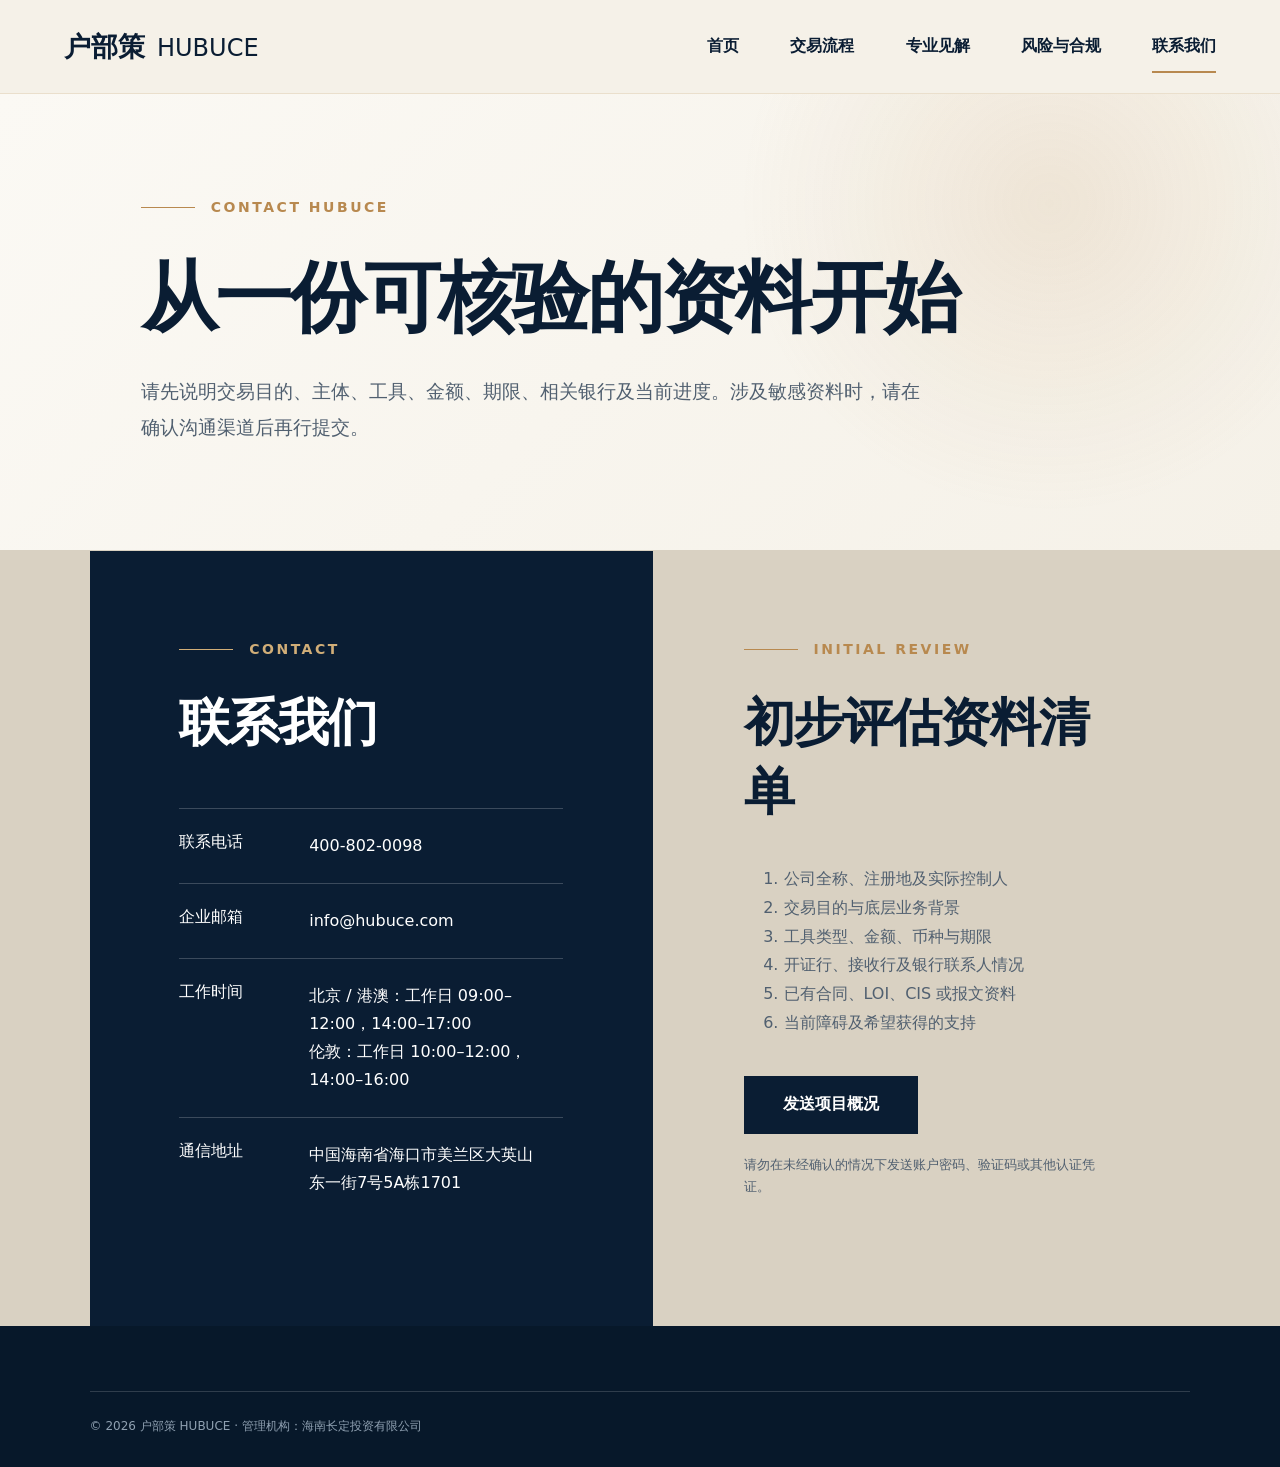
==== contact/index.html @ f7a27f10 "Add contact page" ====
<!doctype html><html lang="zh-CN"><head><meta charset="utf-8"><meta name="viewport" content="width=device-width,initial-scale=1"><title>联系我们｜户部策 HUBUCE</title><link rel="stylesheet" href="../assets/style.css"></head><body><header class="header"><a class="brand" href="../"><span>户部策</span><b>HUBUCE</b></a><nav class="nav"><a href="../">首页</a><a href="../process/">交易流程</a><a href="../insights/">专业见解</a><a href="../risk/">风险与合规</a><a class="active" href="./">联系我们</a></nav><details class="menu"><summary>菜单</summary><div><a href="../">首页</a><a href="../process/">交易流程</a><a href="../insights/">专业见解</a><a href="../risk/">风险与合规</a><a href="./">联系我们</a></div></details></header><main><section class="title"><p class="eyebrow">CONTACT HUBUCE</p><h1>从一份可核验的资料开始</h1><p>请先说明交易目的、主体、工具、金额、期限、相关银行及当前进度。涉及敏感资料时，请在确认沟通渠道后再行提交。</p></section><section class="section contact"><div class="dark"><p class="eyebrow">CONTACT</p><h2>联系我们</h2><dl><div><dt>联系电话</dt><dd><a href="tel:4008020098">400-802-0098</a></dd></div><div><dt>企业邮箱</dt><dd><a href="mailto:info@hubuce.com">info@hubuce.com</a></dd></div><div><dt>工作时间</dt><dd>北京 / 港澳：工作日 09:00–12:00，14:00–17:00<br>伦敦：工作日 10:00–12:00，14:00–16:00</dd></div><div><dt>通信地址</dt><dd>中国海南省海口市美兰区大英山<br>东一街7号5A栋1701</dd></div></dl></div><div><p class="eyebrow">INITIAL REVIEW</p><h2>初步评估资料清单</h2><ol><li>公司全称、注册地及实际控制人</li><li>交易目的与底层业务背景</li><li>工具类型、金额、币种与期限</li><li>开证行、接收行及银行联系人情况</li><li>已有合同、LOI、CIS 或报文资料</li><li>当前障碍及希望获得的支持</li></ol><a class="button primary" href="mailto:info@hubuce.com?subject=HUBUCE项目初步评估">发送项目概况</a><p class="small">请勿在未经确认的情况下发送账户密码、验证码或其他认证凭证。</p></div></section></main><footer class="footer"><div class="legal">© 2026 户部策 HUBUCE · 管理机构：海南长定投资有限公司</div></footer></body></html>
---- assets/style.css ----
:root{--ivory:#f5f1e8;--paper:#fbf9f4;--navy:#0a1d33;--blue:#142d49;--copper:#b8894f;--soft:#516070;--line:#d9d1c2;--white:#fff}*{box-sizing:border-box}html{scroll-behavior:smooth}body{margin:0;background:var(--ivory);color:var(--navy);font-family:"Noto Sans SC","Microsoft YaHei",system-ui,sans-serif}a{color:inherit;text-decoration:none}p{margin:0}h1,h2,h3{margin:0;letter-spacing:-.035em}.header{height:94px;display:flex;align-items:center;justify-content:space-between;padding:0 clamp(24px,5vw,76px);border-bottom:1px solid rgba(184,137,79,.18);position:relative;z-index:20}.brand{display:flex;align-items:baseline;gap:12px}.brand span{font-size:27px;font-weight:800}.brand b{font-size:24px;font-weight:500}.nav{display:flex;gap:clamp(24px,4vw,60px);height:100%;align-items:center}.nav a{height:100%;display:grid;place-items:center;font-weight:700;position:relative}.nav a:after{content:"";position:absolute;bottom:20px;height:2px;left:50%;right:50%;background:var(--copper);transition:.2s}.nav a:hover:after,.nav a.active:after{left:0;right:0}.menu{display:none}.hero{min-height:calc(100vh - 94px);display:grid;grid-template-columns:47% 53%;align-items:center;overflow:hidden;padding-left:clamp(32px,5.2vw,80px)}.hero-copy{max-width:650px;padding:75px 0 55px;z-index:2}.eyebrow{color:var(--copper);font-size:14px;letter-spacing:.18em;font-weight:800;display:flex;align-items:center;gap:16px}.eyebrow:before{content:"";width:54px;height:1px;background:currentColor}.hero h1{font-size:clamp(52px,5.3vw,78px);line-height:1.17;margin-top:42px}.hero .intro{font-size:clamp(18px,1.45vw,22px);line-height:1.85;color:var(--soft);margin-top:28px}.actions{display:flex;gap:22px;margin-top:34px}.button{min-height:58px;display:inline-flex;align-items:center;justify-content:center;padding:0 38px;border:1px solid var(--navy);font-weight:750}.button.primary{background:var(--navy);color:white}.button:hover{transform:translateY(-2px)}.trust{display:flex;border-top:1px solid var(--line);margin-top:55px;padding-top:27px;font-size:14px;font-weight:700}.trust span{padding:0 24px;border-right:1px solid var(--line)}.trust span:first-child{padding-left:0}.trust span:last-child{border:0}.hero-art{height:100%;min-height:700px;position:relative}.hero-art img{position:absolute;height:100%;max-width:none;left:-61%;top:0;object-fit:cover}.section{padding:clamp(78px,9vw,135px) clamp(26px,7vw,108px)}.statement{background:var(--paper);display:grid;grid-template-columns:1fr 2.3fr;gap:50px;border-top:1px solid var(--line)}.statement h2,.title h1{font-size:clamp(42px,4.6vw,68px);line-height:1.28}.statement div p{max-width:760px;color:var(--soft);font-size:18px;line-height:1.9;margin-top:34px}.cards{display:grid;grid-template-columns:repeat(3,1fr);gap:1px;background:var(--line);padding-top:0;padding-bottom:0}.cards article{background:var(--ivory);padding:65px 42px 80px}.cards span,.number{color:var(--copper);font-family:Georgia,serif}.cards h3{font-size:27px;margin-top:56px}.cards p,.article p{color:var(--soft);line-height:1.8;margin-top:20px}.dark{background:var(--navy);color:white}.dark .eyebrow{color:#d1ae78}.process-teaser{display:grid;grid-template-columns:1.2fr 1fr;gap:80px}.process-teaser h2{font-size:clamp(40px,4vw,60px);line-height:1.3;margin-top:36px}.process-teaser ol{list-style:none;margin:0;padding:0}.process-teaser li{display:flex;gap:25px;padding:22px 0;border-top:1px solid rgba(255,255,255,.2)}.process-teaser li span{color:var(--copper)}.process-teaser li p{color:#aebac7;margin-top:7px}.cta{text-align:center;background:var(--paper)}.cta .eyebrow{justify-content:center}.cta h2{font-size:clamp(40px,4vw,60px);line-height:1.3;margin:32px 0 42px}.title{min-height:450px;padding:105px clamp(28px,11vw,170px);display:flex;flex-direction:column;justify-content:center;background:radial-gradient(circle at 82% 24%,rgba(184,137,79,.14),transparent 28%),linear-gradient(135deg,var(--paper),var(--ivory));border-bottom:1px solid var(--line)}.title h1{font-size:clamp(54px,6vw,88px);margin-top:34px}.title>p:last-child{max-width:780px;color:var(--soft);font-size:19px;line-height:1.9;margin-top:26px}.notice{padding:22px clamp(28px,11vw,170px);background:var(--navy);color:#d5dfe9;font-size:14px}.timeline{max-width:1160px;margin:auto}.timeline article{display:grid;grid-template-columns:120px 1fr;padding:42px 0;border-top:1px solid var(--line)}.timeline h2{font-size:29px}.timeline p{max-width:780px;color:var(--soft);line-height:1.85;margin-top:16px}.message-grid,.policy-grid{display:grid;grid-template-columns:repeat(2,1fr);gap:1px;background:var(--line)}.message-grid article,.policy-grid article{background:var(--paper);padding:48px}.message-grid h3,.policy-grid h2{font-size:25px;margin-top:28px}.message-grid p,.policy-grid p{color:var(--soft);line-height:1.8;margin-top:18px}.topics{max-width:1180px;margin:auto}.group{display:grid;grid-template-columns:.7fr 2fr;gap:65px;padding:60px 0;border-top:1px solid var(--line)}.group h2{font-size:27px}.group details{border-bottom:1px solid var(--line)}.group summary{cursor:pointer;list-style:none;padding:24px 0;font-size:18px;font-weight:750;display:flex;justify-content:space-between}.group summary::-webkit-details-marker{display:none}.group summary span{color:var(--copper)}.group details p{color:var(--soft);line-height:1.8;padding:0 45px 24px 0}.risk-list{display:grid;grid-template-columns:1fr 1.2fr;gap:80px}.risk-list h2{font-size:clamp(38px,4vw,58px);margin-top:32px}.risk-list ul{list-style:none;margin:0;padding:0}.risk-list li{padding:21px 0 21px 40px;border-top:1px solid var(--line);position:relative}.risk-list li:before{content:"!";position:absolute;left:0;width:22px;height:22px;background:var(--copper);color:white;border-radius:50%;display:grid;place-items:center}.contact{display:grid;grid-template-columns:1.05fr 1fr;gap:1px;background:var(--line);padding-top:0;padding-bottom:0}.contact>div{padding:clamp(55px,7vw,95px)}.contact h2{font-size:clamp(38px,4vw,56px);margin-top:32px}.contact dl{margin-top:50px}.contact dl div{padding:23px 0;border-top:1px solid rgba(255,255,255,.2);display:grid;grid-template-columns:130px 1fr}.contact dd{margin:0;line-height:1.75}.contact ol{color:var(--soft);line-height:1.8;margin:38px 0}.small{font-size:13px;color:var(--soft);line-height:1.7;margin-top:20px}.footer{background:#07182a;color:white;padding:65px clamp(26px,7vw,108px) 30px}.footer-main{display:flex;justify-content:space-between;gap:45px;padding-bottom:50px}.footer-main p{color:#9eadbc;margin-top:20px}.footer-links{display:grid;grid-template-columns:1fr 1fr;gap:18px 45px}.legal{border-top:1px solid rgba(255,255,255,.16);padding-top:24px;color:#8fa0b1;font-size:12px;line-height:1.8}.legal span{margin-right:28px}
@media(max-width:900px){.nav{display:none}.menu{display:block;position:relative}.menu summary{list-style:none;font-weight:700}.menu div{position:absolute;right:0;top:35px;background:var(--paper);border:1px solid var(--line);width:210px}.menu a{display:block;padding:15px;border-bottom:1px solid var(--line)}.hero{grid-template-columns:1fr;padding:0 28px}.hero-art{min-height:430px;margin:-80px -28px 0}.hero-art img{width:135%;height:auto;left:auto;right:-28%}.statement,.process-teaser,.risk-list,.contact{grid-template-columns:1fr}.cards{grid-template-columns:1fr}.group{grid-template-columns:1fr;gap:25px}.message-grid,.policy-grid{grid-template-columns:1fr}}
@media(max-width:600px){.header{height:76px;padding:0 20px}.brand span{font-size:21px}.brand b{font-size:18px}.hero h1{font-size:44px}.actions{flex-direction:column}.button{width:100%}.trust{flex-direction:column;gap:10px}.trust span{padding:0;border:0}.hero-art{min-height:300px}.hero-art img{width:155%;right:-55%}.section{padding-left:23px;padding-right:23px}.timeline article{grid-template-columns:55px 1fr}.title{padding:70px 23px;min-height:380px}.contact dl div{grid-template-columns:1fr;gap:8px}.footer-main{flex-direction:column}}
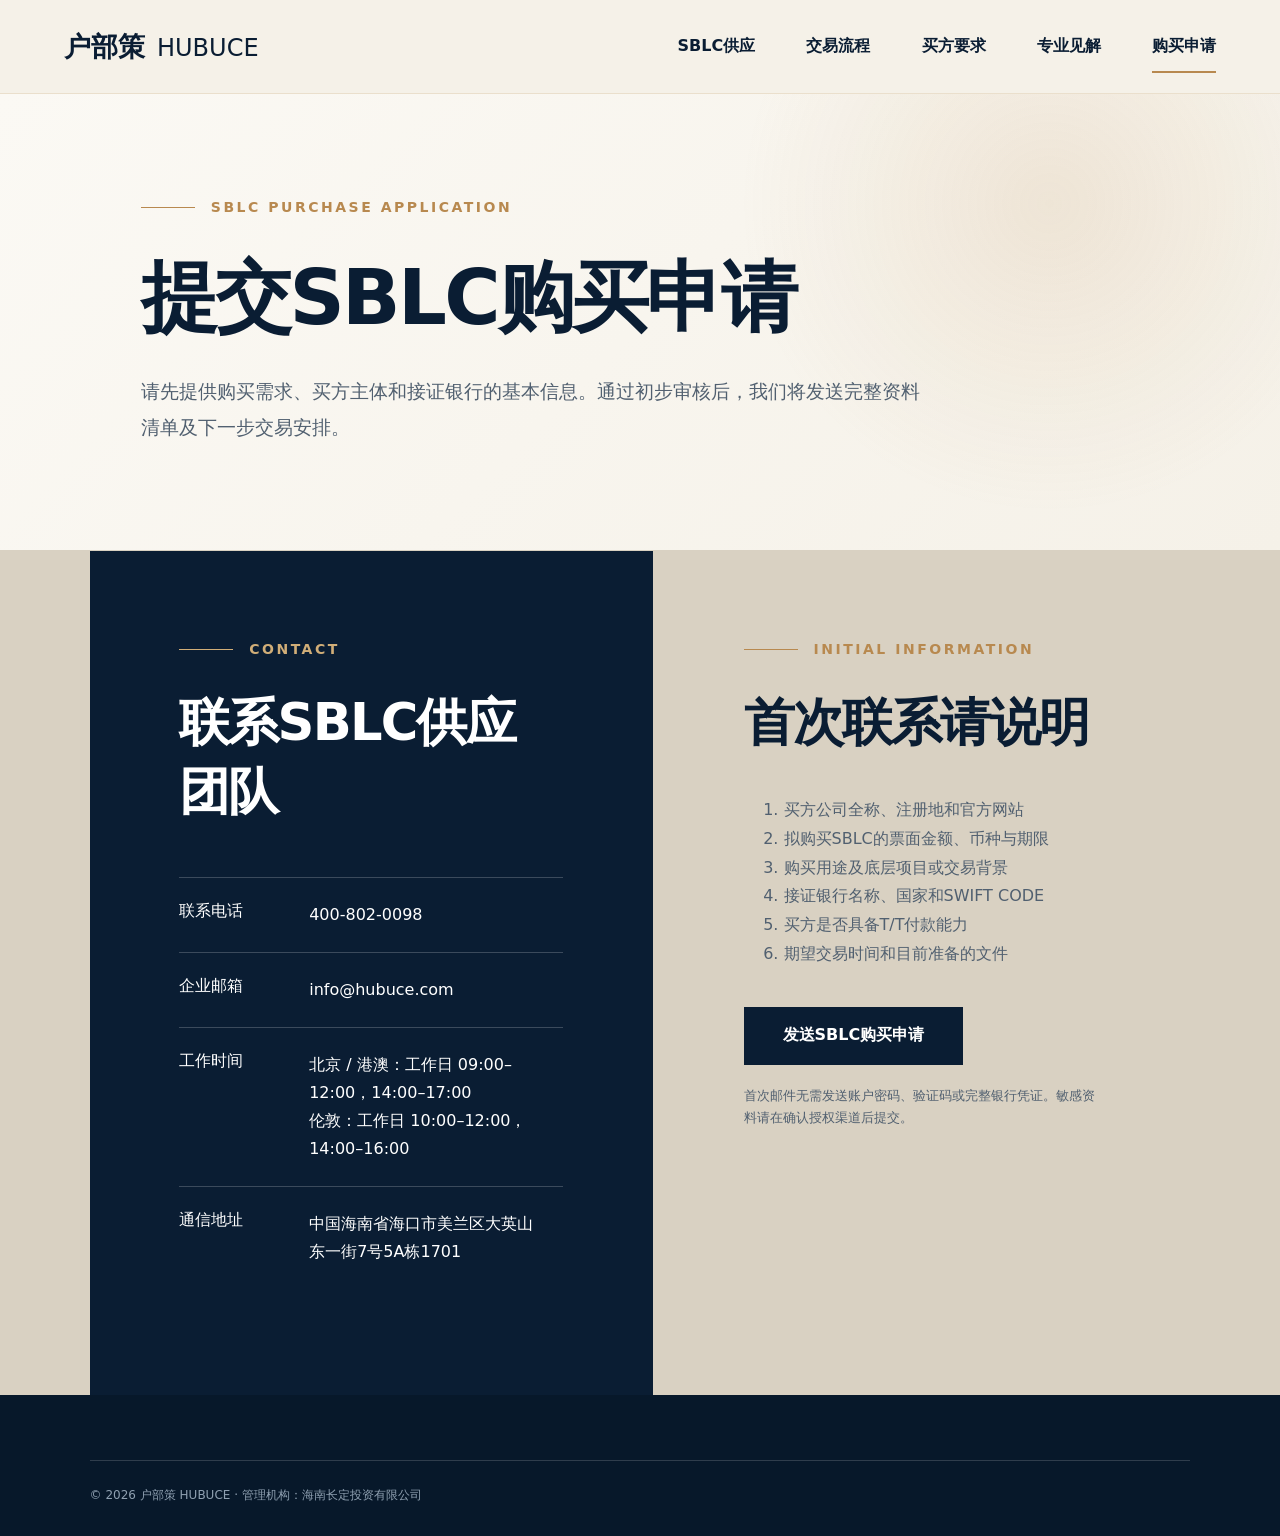
==== commit f4e75583: "Publish SBLC purchase application" ====
--- a/contact/index.html
+++ b/contact/index.html
@@ -1 +1,5 @@
-<!doctype html><html lang="zh-CN"><head><meta charset="utf-8"><meta name="viewport" content="width=device-width,initial-scale=1"><title>联系我们｜户部策 HUBUCE</title><link rel="stylesheet" href="../assets/style.css"></head><body><header class="header"><a class="brand" href="../"><span>户部策</span><b>HUBUCE</b></a><nav class="nav"><a href="../">首页</a><a href="../process/">交易流程</a><a href="../insights/">专业见解</a><a href="../risk/">风险与合规</a><a class="active" href="./">联系我们</a></nav><details class="menu"><summary>菜单</summary><div><a href="../">首页</a><a href="../process/">交易流程</a><a href="../insights/">专业见解</a><a href="../risk/">风险与合规</a><a href="./">联系我们</a></div></details></header><main><section class="title"><p class="eyebrow">CONTACT HUBUCE</p><h1>从一份可核验的资料开始</h1><p>请先说明交易目的、主体、工具、金额、期限、相关银行及当前进度。涉及敏感资料时，请在确认沟通渠道后再行提交。</p></section><section class="section contact"><div class="dark"><p class="eyebrow">CONTACT</p><h2>联系我们</h2><dl><div><dt>联系电话</dt><dd><a href="tel:4008020098">400-802-0098</a></dd></div><div><dt>企业邮箱</dt><dd><a href="mailto:info@hubuce.com">info@hubuce.com</a></dd></div><div><dt>工作时间</dt><dd>北京 / 港澳：工作日 09:00–12:00，14:00–17:00<br>伦敦：工作日 10:00–12:00，14:00–16:00</dd></div><div><dt>通信地址</dt><dd>中国海南省海口市美兰区大英山<br>东一街7号5A栋1701</dd></div></dl></div><div><p class="eyebrow">INITIAL REVIEW</p><h2>初步评估资料清单</h2><ol><li>公司全称、注册地及实际控制人</li><li>交易目的与底层业务背景</li><li>工具类型、金额、币种与期限</li><li>开证行、接收行及银行联系人情况</li><li>已有合同、LOI、CIS 或报文资料</li><li>当前障碍及希望获得的支持</li></ol><a class="button primary" href="mailto:info@hubuce.com?subject=HUBUCE项目初步评估">发送项目概况</a><p class="small">请勿在未经确认的情况下发送账户密码、验证码或其他认证凭证。</p></div></section></main><footer class="footer"><div class="legal">© 2026 户部策 HUBUCE · 管理机构：海南长定投资有限公司</div></footer></body></html>
+<!doctype html><html lang="zh-CN"><head><meta charset="utf-8"><meta name="viewport" content="width=device-width,initial-scale=1"><title>提交SBLC购买申请｜户部策 HUBUCE</title><link rel="stylesheet" href="../assets/style.css"></head><body><header class="header"><a class="brand" href="../"><span>户部策</span><b>HUBUCE</b></a><nav class="nav"><a href="../">SBLC供应</a><a href="../process/">交易流程</a><a href="../risk/">买方要求</a><a href="../insights/">专业见解</a><a class="active" href="./">购买申请</a></nav><details class="menu"><summary>菜单</summary><div><a href="../">SBLC供应</a><a href="../process/">交易流程</a><a href="../risk/">买方要求</a><a href="../insights/">专业见解</a><a href="./">购买申请</a></div></details></header><main>
+<section class="title"><p class="eyebrow">SBLC PURCHASE APPLICATION</p><h1>提交SBLC购买申请</h1><p>请先提供购买需求、买方主体和接证银行的基本信息。通过初步审核后，我们将发送完整资料清单及下一步交易安排。</p></section>
+<section class="section contact"><div class="dark"><p class="eyebrow">CONTACT</p><h2>联系SBLC供应团队</h2><dl><div><dt>联系电话</dt><dd><a href="tel:4008020098">400-802-0098</a></dd></div><div><dt>企业邮箱</dt><dd><a href="mailto:info@hubuce.com">info@hubuce.com</a></dd></div><div><dt>工作时间</dt><dd>北京 / 港澳：工作日 09:00–12:00，14:00–17:00<br>伦敦：工作日 10:00–12:00，14:00–16:00</dd></div><div><dt>通信地址</dt><dd>中国海南省海口市美兰区大英山<br>东一街7号5A栋1701</dd></div></dl></div>
+<div><p class="eyebrow">INITIAL INFORMATION</p><h2>首次联系请说明</h2><ol><li>买方公司全称、注册地和官方网站</li><li>拟购买SBLC的票面金额、币种与期限</li><li>购买用途及底层项目或交易背景</li><li>接证银行名称、国家和SWIFT CODE</li><li>买方是否具备T/T付款能力</li><li>期望交易时间和目前准备的文件</li></ol><a class="button primary" href="mailto:info@hubuce.com?subject=SBLC购买申请&body=买方公司：%0A注册国家：%0A拟购买金额：%0A币种：%0A期限：%0A接证银行：%0ASWIFT CODE：%0A购买用途：%0A">发送SBLC购买申请</a><p class="small">首次邮件无需发送账户密码、验证码或完整银行凭证。敏感资料请在确认授权渠道后提交。</p></div></section>
+</main><footer class="footer"><div class="legal">© 2026 户部策 HUBUCE · 管理机构：海南长定投资有限公司</div></footer></body></html>
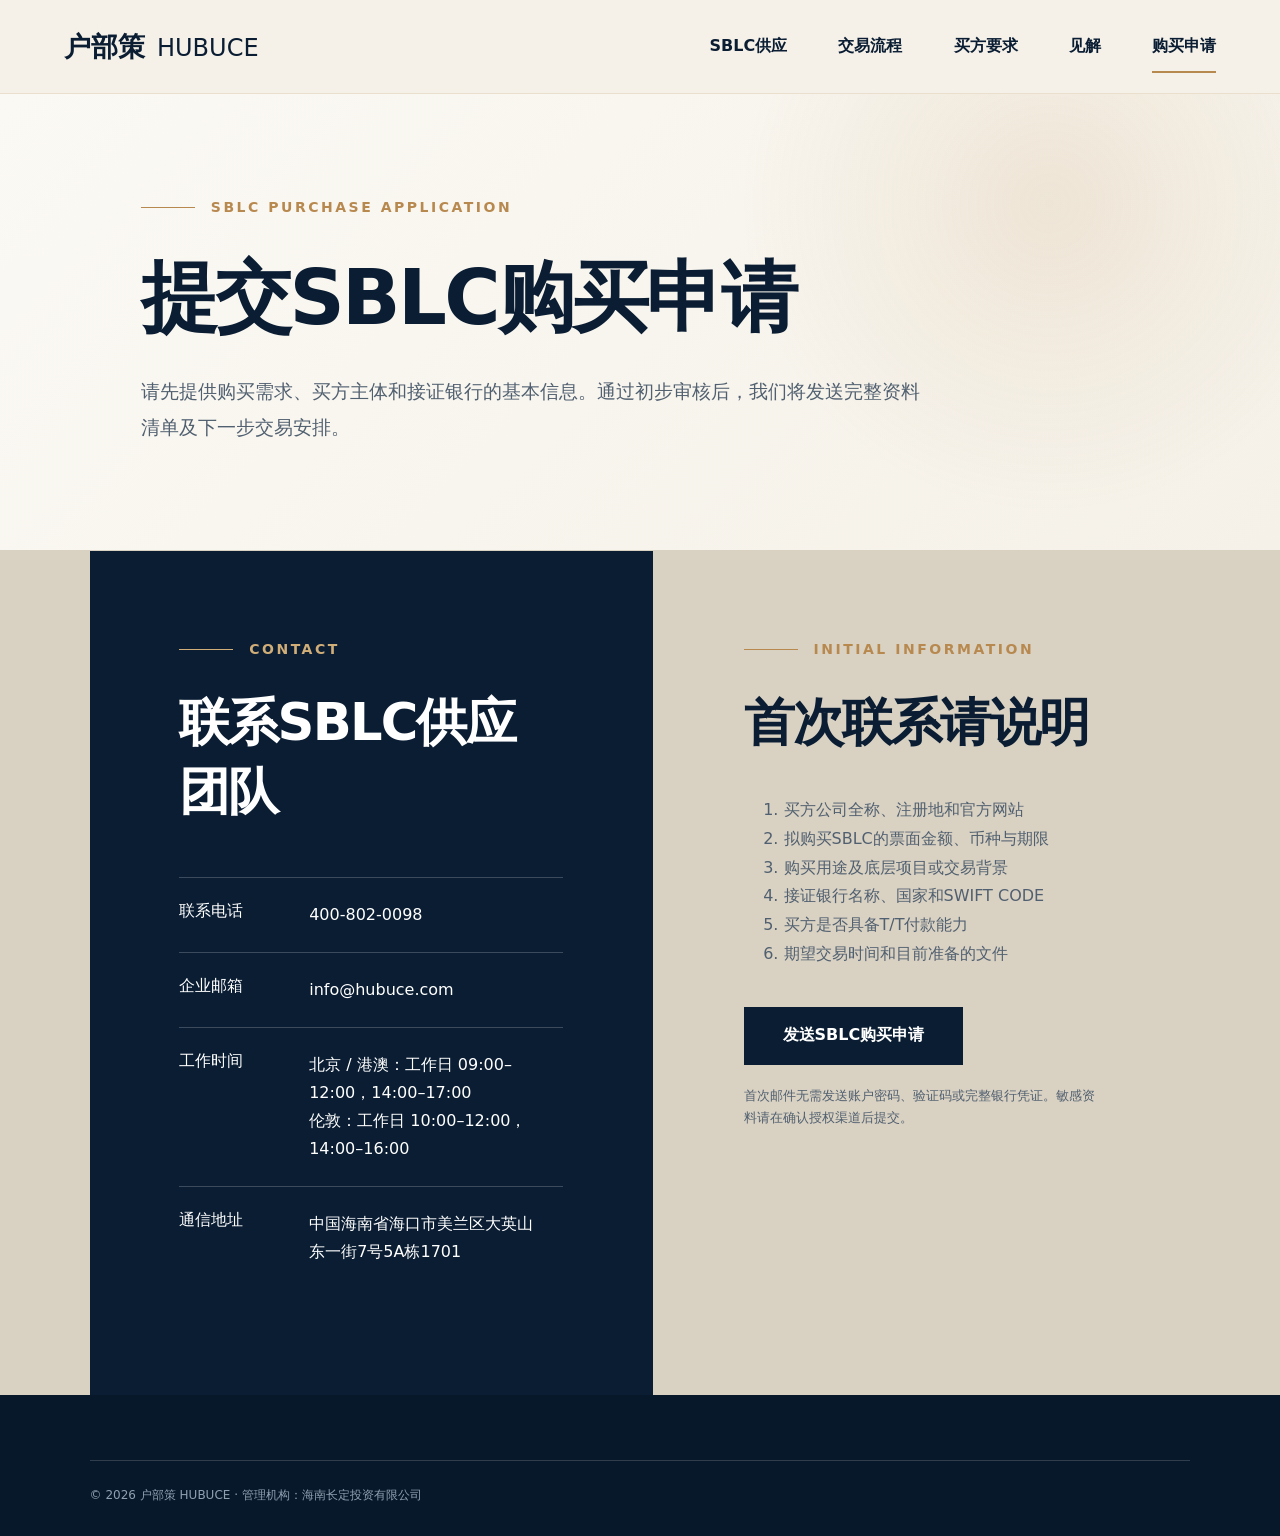
==== commit 10317c86: "Rename navigation item to Insights" ====
--- a/contact/index.html
+++ b/contact/index.html
@@ -1,4 +1,4 @@
-<!doctype html><html lang="zh-CN"><head><meta charset="utf-8"><meta name="viewport" content="width=device-width,initial-scale=1"><title>提交SBLC购买申请｜户部策 HUBUCE</title><link rel="stylesheet" href="../assets/style.css"></head><body><header class="header"><a class="brand" href="../"><span>户部策</span><b>HUBUCE</b></a><nav class="nav"><a href="../">SBLC供应</a><a href="../process/">交易流程</a><a href="../risk/">买方要求</a><a href="../insights/">专业见解</a><a class="active" href="./">购买申请</a></nav><details class="menu"><summary>菜单</summary><div><a href="../">SBLC供应</a><a href="../process/">交易流程</a><a href="../risk/">买方要求</a><a href="../insights/">专业见解</a><a href="./">购买申请</a></div></details></header><main>
+<!doctype html><html lang="zh-CN"><head><meta charset="utf-8"><meta name="viewport" content="width=device-width,initial-scale=1"><title>提交SBLC购买申请｜户部策 HUBUCE</title><link rel="icon" href="../favicon.svg" type="image/svg+xml"><link rel="stylesheet" href="../assets/style.css"></head><body><header class="header"><a class="brand" href="../"><span>户部策</span><b>HUBUCE</b></a><nav class="nav"><a href="../">SBLC供应</a><a href="../process/">交易流程</a><a href="../risk/">买方要求</a><a href="../insights/">见解</a><a class="active" href="./">购买申请</a></nav><details class="menu"><summary>菜单</summary><div><a href="../">SBLC供应</a><a href="../process/">交易流程</a><a href="../risk/">买方要求</a><a href="../insights/">见解</a><a href="./">购买申请</a></div></details></header><main>
 <section class="title"><p class="eyebrow">SBLC PURCHASE APPLICATION</p><h1>提交SBLC购买申请</h1><p>请先提供购买需求、买方主体和接证银行的基本信息。通过初步审核后，我们将发送完整资料清单及下一步交易安排。</p></section>
 <section class="section contact"><div class="dark"><p class="eyebrow">CONTACT</p><h2>联系SBLC供应团队</h2><dl><div><dt>联系电话</dt><dd><a href="tel:4008020098">400-802-0098</a></dd></div><div><dt>企业邮箱</dt><dd><a href="mailto:info@hubuce.com">info@hubuce.com</a></dd></div><div><dt>工作时间</dt><dd>北京 / 港澳：工作日 09:00–12:00，14:00–17:00<br>伦敦：工作日 10:00–12:00，14:00–16:00</dd></div><div><dt>通信地址</dt><dd>中国海南省海口市美兰区大英山<br>东一街7号5A栋1701</dd></div></dl></div>
 <div><p class="eyebrow">INITIAL INFORMATION</p><h2>首次联系请说明</h2><ol><li>买方公司全称、注册地和官方网站</li><li>拟购买SBLC的票面金额、币种与期限</li><li>购买用途及底层项目或交易背景</li><li>接证银行名称、国家和SWIFT CODE</li><li>买方是否具备T/T付款能力</li><li>期望交易时间和目前准备的文件</li></ol><a class="button primary" href="mailto:info@hubuce.com?subject=SBLC购买申请&body=买方公司：%0A注册国家：%0A拟购买金额：%0A币种：%0A期限：%0A接证银行：%0ASWIFT CODE：%0A购买用途：%0A">发送SBLC购买申请</a><p class="small">首次邮件无需发送账户密码、验证码或完整银行凭证。敏感资料请在确认授权渠道后提交。</p></div></section>
--- a/assets/style.css
+++ b/assets/style.css
@@ -1,3 +1,8 @@
 :root{--ivory:#f5f1e8;--paper:#fbf9f4;--navy:#0a1d33;--blue:#142d49;--copper:#b8894f;--soft:#516070;--line:#d9d1c2;--white:#fff}*{box-sizing:border-box}html{scroll-behavior:smooth}body{margin:0;background:var(--ivory);color:var(--navy);font-family:"Noto Sans SC","Microsoft YaHei",system-ui,sans-serif}a{color:inherit;text-decoration:none}p{margin:0}h1,h2,h3{margin:0;letter-spacing:-.035em}.header{height:94px;display:flex;align-items:center;justify-content:space-between;padding:0 clamp(24px,5vw,76px);border-bottom:1px solid rgba(184,137,79,.18);position:relative;z-index:20}.brand{display:flex;align-items:baseline;gap:12px}.brand span{font-size:27px;font-weight:800}.brand b{font-size:24px;font-weight:500}.nav{display:flex;gap:clamp(24px,4vw,60px);height:100%;align-items:center}.nav a{height:100%;display:grid;place-items:center;font-weight:700;position:relative}.nav a:after{content:"";position:absolute;bottom:20px;height:2px;left:50%;right:50%;background:var(--copper);transition:.2s}.nav a:hover:after,.nav a.active:after{left:0;right:0}.menu{display:none}.hero{min-height:calc(100vh - 94px);display:grid;grid-template-columns:47% 53%;align-items:center;overflow:hidden;padding-left:clamp(32px,5.2vw,80px)}.hero-copy{max-width:650px;padding:75px 0 55px;z-index:2}.eyebrow{color:var(--copper);font-size:14px;letter-spacing:.18em;font-weight:800;display:flex;align-items:center;gap:16px}.eyebrow:before{content:"";width:54px;height:1px;background:currentColor}.hero h1{font-size:clamp(52px,5.3vw,78px);line-height:1.17;margin-top:42px}.hero .intro{font-size:clamp(18px,1.45vw,22px);line-height:1.85;color:var(--soft);margin-top:28px}.actions{display:flex;gap:22px;margin-top:34px}.button{min-height:58px;display:inline-flex;align-items:center;justify-content:center;padding:0 38px;border:1px solid var(--navy);font-weight:750}.button.primary{background:var(--navy);color:white}.button:hover{transform:translateY(-2px)}.trust{display:flex;border-top:1px solid var(--line);margin-top:55px;padding-top:27px;font-size:14px;font-weight:700}.trust span{padding:0 24px;border-right:1px solid var(--line)}.trust span:first-child{padding-left:0}.trust span:last-child{border:0}.hero-art{height:100%;min-height:700px;position:relative}.hero-art img{position:absolute;height:100%;max-width:none;left:-61%;top:0;object-fit:cover}.section{padding:clamp(78px,9vw,135px) clamp(26px,7vw,108px)}.statement{background:var(--paper);display:grid;grid-template-columns:1fr 2.3fr;gap:50px;border-top:1px solid var(--line)}.statement h2,.title h1{font-size:clamp(42px,4.6vw,68px);line-height:1.28}.statement div p{max-width:760px;color:var(--soft);font-size:18px;line-height:1.9;margin-top:34px}.cards{display:grid;grid-template-columns:repeat(3,1fr);gap:1px;background:var(--line);padding-top:0;padding-bottom:0}.cards article{background:var(--ivory);padding:65px 42px 80px}.cards span,.number{color:var(--copper);font-family:Georgia,serif}.cards h3{font-size:27px;margin-top:56px}.cards p,.article p{color:var(--soft);line-height:1.8;margin-top:20px}.dark{background:var(--navy);color:white}.dark .eyebrow{color:#d1ae78}.process-teaser{display:grid;grid-template-columns:1.2fr 1fr;gap:80px}.process-teaser h2{font-size:clamp(40px,4vw,60px);line-height:1.3;margin-top:36px}.process-teaser ol{list-style:none;margin:0;padding:0}.process-teaser li{display:flex;gap:25px;padding:22px 0;border-top:1px solid rgba(255,255,255,.2)}.process-teaser li span{color:var(--copper)}.process-teaser li p{color:#aebac7;margin-top:7px}.cta{text-align:center;background:var(--paper)}.cta .eyebrow{justify-content:center}.cta h2{font-size:clamp(40px,4vw,60px);line-height:1.3;margin:32px 0 42px}.title{min-height:450px;padding:105px clamp(28px,11vw,170px);display:flex;flex-direction:column;justify-content:center;background:radial-gradient(circle at 82% 24%,rgba(184,137,79,.14),transparent 28%),linear-gradient(135deg,var(--paper),var(--ivory));border-bottom:1px solid var(--line)}.title h1{font-size:clamp(54px,6vw,88px);margin-top:34px}.title>p:last-child{max-width:780px;color:var(--soft);font-size:19px;line-height:1.9;margin-top:26px}.notice{padding:22px clamp(28px,11vw,170px);background:var(--navy);color:#d5dfe9;font-size:14px}.timeline{max-width:1160px;margin:auto}.timeline article{display:grid;grid-template-columns:120px 1fr;padding:42px 0;border-top:1px solid var(--line)}.timeline h2{font-size:29px}.timeline p{max-width:780px;color:var(--soft);line-height:1.85;margin-top:16px}.message-grid,.policy-grid{display:grid;grid-template-columns:repeat(2,1fr);gap:1px;background:var(--line)}.message-grid article,.policy-grid article{background:var(--paper);padding:48px}.message-grid h3,.policy-grid h2{font-size:25px;margin-top:28px}.message-grid p,.policy-grid p{color:var(--soft);line-height:1.8;margin-top:18px}.topics{max-width:1180px;margin:auto}.group{display:grid;grid-template-columns:.7fr 2fr;gap:65px;padding:60px 0;border-top:1px solid var(--line)}.group h2{font-size:27px}.group details{border-bottom:1px solid var(--line)}.group summary{cursor:pointer;list-style:none;padding:24px 0;font-size:18px;font-weight:750;display:flex;justify-content:space-between}.group summary::-webkit-details-marker{display:none}.group summary span{color:var(--copper)}.group details p{color:var(--soft);line-height:1.8;padding:0 45px 24px 0}.risk-list{display:grid;grid-template-columns:1fr 1.2fr;gap:80px}.risk-list h2{font-size:clamp(38px,4vw,58px);margin-top:32px}.risk-list ul{list-style:none;margin:0;padding:0}.risk-list li{padding:21px 0 21px 40px;border-top:1px solid var(--line);position:relative}.risk-list li:before{content:"!";position:absolute;left:0;width:22px;height:22px;background:var(--copper);color:white;border-radius:50%;display:grid;place-items:center}.contact{display:grid;grid-template-columns:1.05fr 1fr;gap:1px;background:var(--line);padding-top:0;padding-bottom:0}.contact>div{padding:clamp(55px,7vw,95px)}.contact h2{font-size:clamp(38px,4vw,56px);margin-top:32px}.contact dl{margin-top:50px}.contact dl div{padding:23px 0;border-top:1px solid rgba(255,255,255,.2);display:grid;grid-template-columns:130px 1fr}.contact dd{margin:0;line-height:1.75}.contact ol{color:var(--soft);line-height:1.8;margin:38px 0}.small{font-size:13px;color:var(--soft);line-height:1.7;margin-top:20px}.footer{background:#07182a;color:white;padding:65px clamp(26px,7vw,108px) 30px}.footer-main{display:flex;justify-content:space-between;gap:45px;padding-bottom:50px}.footer-main p{color:#9eadbc;margin-top:20px}.footer-links{display:grid;grid-template-columns:1fr 1fr;gap:18px 45px}.legal{border-top:1px solid rgba(255,255,255,.16);padding-top:24px;color:#8fa0b1;font-size:12px;line-height:1.8}.legal span{margin-right:28px}
 @media(max-width:900px){.nav{display:none}.menu{display:block;position:relative}.menu summary{list-style:none;font-weight:700}.menu div{position:absolute;right:0;top:35px;background:var(--paper);border:1px solid var(--line);width:210px}.menu a{display:block;padding:15px;border-bottom:1px solid var(--line)}.hero{grid-template-columns:1fr;padding:0 28px}.hero-art{min-height:430px;margin:-80px -28px 0}.hero-art img{width:135%;height:auto;left:auto;right:-28%}.statement,.process-teaser,.risk-list,.contact{grid-template-columns:1fr}.cards{grid-template-columns:1fr}.group{grid-template-columns:1fr;gap:25px}.message-grid,.policy-grid{grid-template-columns:1fr}}
 @media(max-width:600px){.header{height:76px;padding:0 20px}.brand span{font-size:21px}.brand b{font-size:18px}.hero h1{font-size:44px}.actions{flex-direction:column}.button{width:100%}.trust{flex-direction:column;gap:10px}.trust span{padding:0;border:0}.hero-art{min-height:300px}.hero-art img{width:155%;right:-55%}.section{padding-left:23px;padding-right:23px}.timeline article{grid-template-columns:55px 1fr}.title{padding:70px 23px;min-height:380px}.contact dl div{grid-template-columns:1fr;gap:8px}.footer-main{flex-direction:column}}
+
+/* Insights knowledge library */
+.insights-title{min-height:560px}.insights-meta{display:flex;gap:14px;flex-wrap:wrap;margin-top:34px}.insights-meta span{border:1px solid var(--line);background:rgba(255,255,255,.45);padding:10px 16px;font-size:13px;font-weight:750}.insights-library{max-width:1320px;margin:auto}.insights-intro{display:grid;grid-template-columns:1.25fr 1fr;gap:70px;align-items:end;margin-bottom:58px}.insights-intro h2{font-size:clamp(38px,4vw,58px);line-height:1.25;margin-top:26px}.insights-intro>p{color:var(--soft);font-size:17px;line-height:1.9}.insight-toolbar{display:flex;justify-content:space-between;gap:24px;align-items:end;padding:24px 0;border-top:1px solid var(--line);border-bottom:1px solid var(--line);margin-bottom:6px}.insight-toolbar label{display:grid;gap:9px;min-width:min(520px,100%)}.insight-toolbar label span{font-size:12px;font-weight:800;letter-spacing:.12em;color:var(--soft)}.insight-toolbar input{width:100%;min-height:50px;border:1px solid var(--line);background:var(--paper);padding:0 16px;color:var(--navy);font:inherit;outline:none}.insight-toolbar input:focus{border-color:var(--copper);box-shadow:0 0 0 3px rgba(184,137,79,.1)}.insight-toolbar>div{display:flex;gap:8px}.insight-toolbar button{border:1px solid var(--line);background:transparent;color:var(--navy);padding:11px 16px;cursor:pointer;font-weight:700}.insight-toolbar button:hover{border-color:var(--copper)}.insight-entry{border-bottom:1px solid var(--line);scroll-margin-top:30px}.insight-entry>summary{cursor:pointer;list-style:none;display:flex;justify-content:space-between;align-items:center;gap:28px;padding:27px 4px;font-size:19px;font-weight:800;line-height:1.55}.insight-entry>summary::-webkit-details-marker{display:none}.insight-entry>summary span{display:flex;align-items:flex-start;gap:22px}.insight-entry>summary b{color:var(--copper);font-family:Georgia,serif;font-size:14px;letter-spacing:.08em;padding-top:5px}.insight-entry>summary i{white-space:nowrap;color:var(--copper);font-size:12px;font-style:normal;font-weight:750}.insight-entry[open]>summary{color:var(--copper)}.insight-body{max-width:900px;margin:0 auto;padding:24px 0 70px}.insight-body h2{font-size:25px;line-height:1.5;margin:45px 0 15px;padding-top:8px}.insight-body h2:first-child{margin-top:0}.insight-body p{font-family:"Noto Serif SC","Songti SC",SimSun,serif;color:#2e3d4c;font-size:17px;line-height:2.05;margin:16px 0}.insight-body .numbered{padding:15px 18px;border-left:2px solid var(--copper);background:rgba(255,255,255,.42)}.no-results{text-align:center;color:var(--soft);padding:70px 0}.insight-entry[hidden]{display:none}
+@media(max-width:900px){.insights-intro{grid-template-columns:1fr;gap:25px}.insight-toolbar{align-items:stretch;flex-direction:column}.insight-toolbar label{min-width:0}.insight-toolbar>div{justify-content:flex-end}}
+@media(max-width:600px){.insights-title{min-height:440px}.insight-entry>summary{font-size:16px;gap:12px;padding:21px 0}.insight-entry>summary span{gap:10px}.insight-entry>summary i{display:none}.insight-body{padding:12px 0 46px}.insight-body h2{font-size:21px}.insight-body p{font-size:16px;line-height:1.95}.insight-toolbar>div{display:grid;grid-template-columns:1fr 1fr}.insight-toolbar button{width:100%}}
